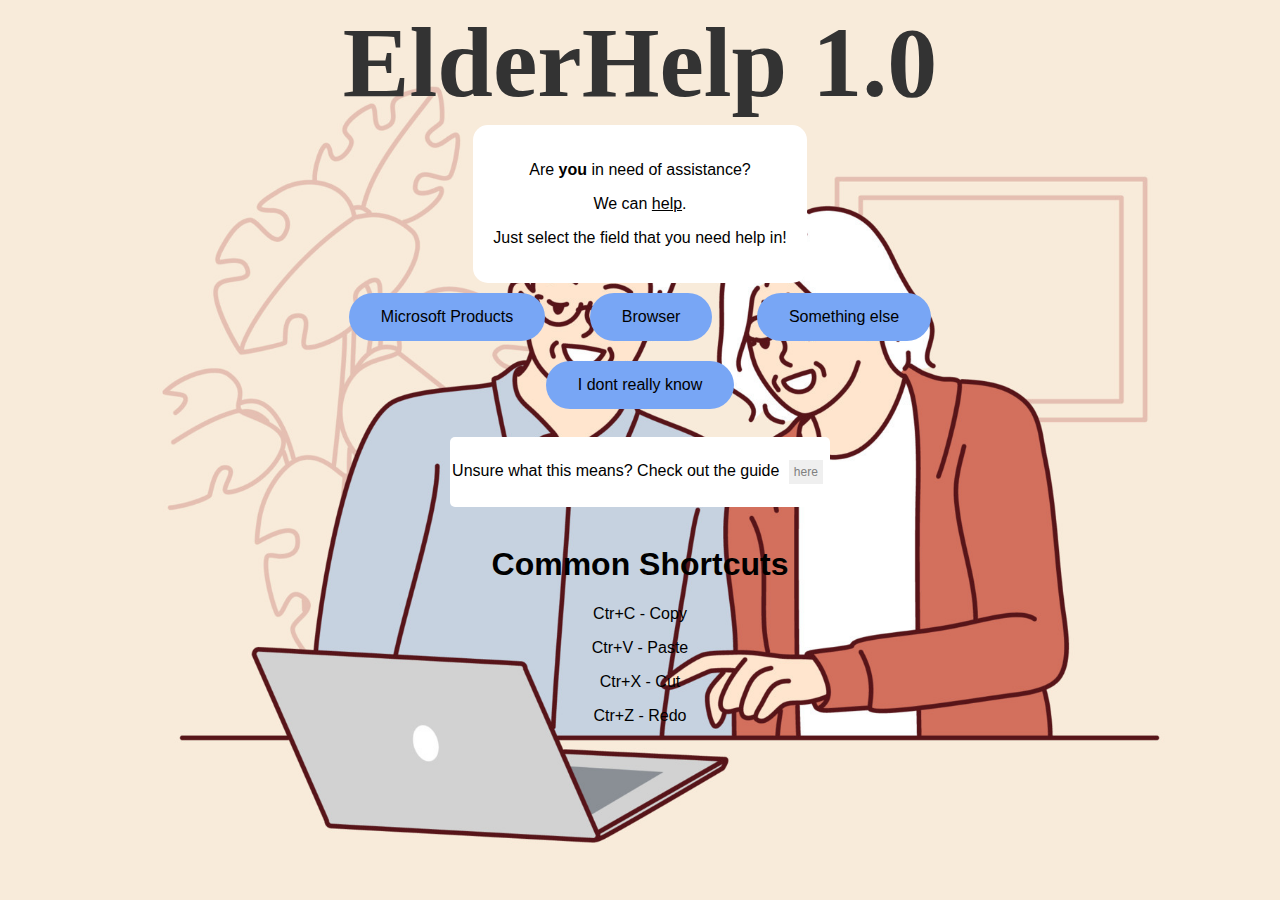
==== docs/index.html @ 8a6f5cf2 "GUI" ====
<!DOCTYPE html>
<html lang="en">

<head>
    <meta charset="UTF-8">
    <meta name="viewport" content="width=device-width, initial-scale=1.0">
    <link rel="stylesheet" href="static/css/styles.css">
    <title class="head">ElderHelp 1.0</title>
</head>

<body>
    <h1 class="head">ElderHelp 1.0</h1>
    <div class="bgify">
        <p> Are <b> you </b> in need of assistance?</p>
        <p> We can <u>help</u>.</p>
        <p>Just select the field that you need help in!</p>
    </div>
    <script src="static/js/scripts.js"></script>
    <br>
    <button class="button" id="MPButton" onclick="MPJs()"> Microsoft Products </button>
    <button class="button" id="BrButton" onclick="BrJS()"> Browser </button>
    <button class="button" id="ElseButton" onclick="ElseJS()"> Something else </button>
    <br>
    <button class="button" id="IDKButton" onclick="IDK()"> I dont really know </button>
    <br> <br>
    <div class="bgify_small"><p> Unsure what this means? Check out the guide <button class="indented_button"> here </button> </p> </div>
    <script>
        function MPJs() {
            window.location.href = "microsoft_assist.html";
        }
        function BrJS() {
            alert('Clicked Browser');
        }
        function ElseJS() {
            alert('Clicked Else');
        }
        function IDK() {
            alert('IDK');
        }
    </script>

    <! SHORTCUTS>
    <br><br>
    <h1> Common Shortcuts</h1>

    <div id="list-container"></div>

    <script>
        const dataList = [
            'Ctr+C - Copy',
            'Ctr+V - Paste',
            'Ctr+X - Cut',
            'Ctr+Z - Redo'
        ];

        const container = document.getElementById('list-container');


        function insertData(list) {
            list.forEach(item => {
                const b = document.createElement('p');
                b.textContent = item;
                container.appendChild(b);
            });
        }
        insertData(dataList);
    </script>



</body>

</html>
---- docs/static/css/styles.css ----
body {
    font-family: Arial, sans-serif;
    margin: 0;
    padding: 0;
    text-align: center;
}

body {
  background-image: url('img_bg.jpg');
  background-repeat: no-repeat;
  background-attachment: fixed;
  background-size: cover;
}

.button {
  background-color: #78a6f5;
  border-radius: 50px;
  border: none;
  color: black;
  padding: 15px 32px;
  text-align: center;
  text-decoration: none;
  display: inline-block;
  font-size: 16px;
  margin: 10px 20px;
  cursor: pointer;
}

.head {
    color: #333;
    font-family: 'Brush Script MT', cursive;
    font-size: 100px;
    margin: 5px 5px;
}

form {
    margin: 20px 0;
}

.indented_button {
  border: none;
  color: grey;
  padding: 5px 5px;
  text-align: center;
  text-decoration: none;
  display: inline-block;
  font-size: 12px;
  margin: 5px 5px;
  cursor: pointer;
}

.img {
    align:center;
}

.b {
    font-family: Arial, sans-serif;
    text-align: center;
}

.bgify {
    background-color: #ffffff;
    display: inline-block;
    padding: 20px;
    border-radius: 15px;
}

.bgify_small {
    background-color: #ffffff;
    display: inline-block;
    padding: 2px;
    border-radius: 5px;
}
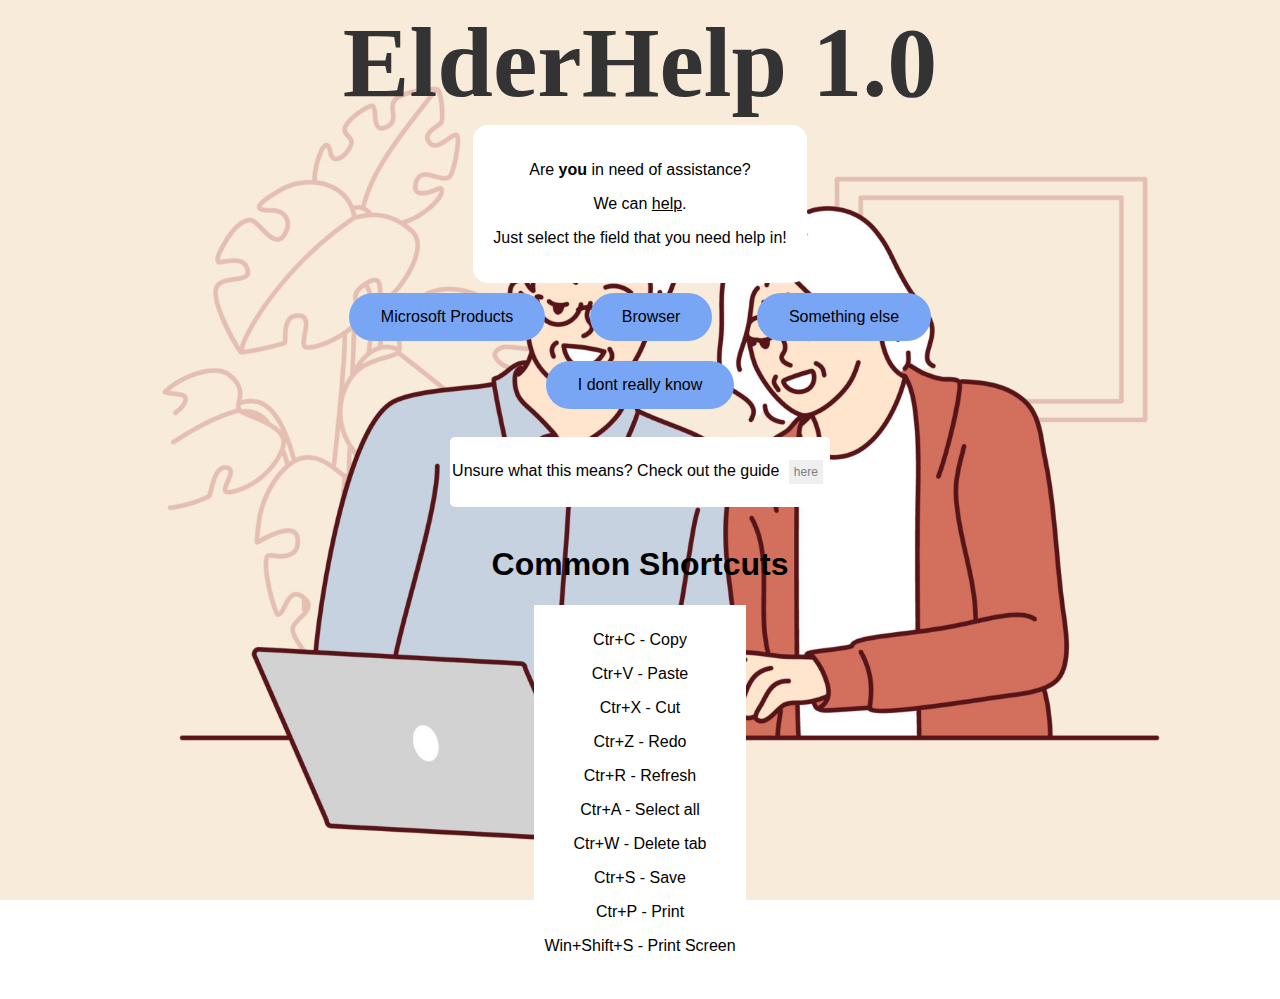
==== commit 8f130543: "Shortcuts" ====
--- a/docs/index.html
+++ b/docs/index.html
@@ -43,14 +43,20 @@
     <br><br>
     <h1> Common Shortcuts</h1>
 
-    <div id="list-container"></div>
+    <div id="list-container" class="list-container"></div>
 
     <script>
         const dataList = [
             'Ctr+C - Copy',
             'Ctr+V - Paste',
             'Ctr+X - Cut',
-            'Ctr+Z - Redo'
+            'Ctr+Z - Redo',
+            'Ctr+R - Refresh',
+            'Ctr+A - Select all',
+            'Ctr+W - Delete tab',
+            'Ctr+S - Save',
+            'Ctr+P - Print',
+            'Win+Shift+S - Print Screen'
         ];
 
         const container = document.getElementById('list-container');
@@ -60,12 +66,18 @@
             list.forEach(item => {
                 const b = document.createElement('p');
                 b.textContent = item;
+                if (item === 'tab') {
+                    alert('a')
+                    b.setAttribute('data-alt', 'djd');
+                }
                 container.appendChild(b);
             });
         }
         insertData(dataList);
     </script>
 
+    <br> <br>
+
 
 
 </body>
--- a/docs/static/css/styles.css
+++ b/docs/static/css/styles.css
@@ -58,6 +58,16 @@
     text-align: center;
 }
 
+.list-container {
+    background-color: #ffffff;
+    display: inline-block;
+    padding: 10px;
+}
+
+.highlight {
+    color: red; /* Change to your desired color */
+}
+
 .bgify {
     background-color: #ffffff;
     display: inline-block;
@@ -70,4 +80,20 @@
     display: inline-block;
     padding: 2px;
     border-radius: 5px;
+}
+
+/* MS Products */
+
+.msword {
+    background-color: #154eb5;
+    border-radius: 50px;
+    border: none;
+    color: black;
+    padding: 15px 32px;
+    text-align: center;
+    text-decoration: none;
+    display: inline-block;
+    font-size: 16px;
+    margin: 10px 20px;
+    cursor: pointer;
 }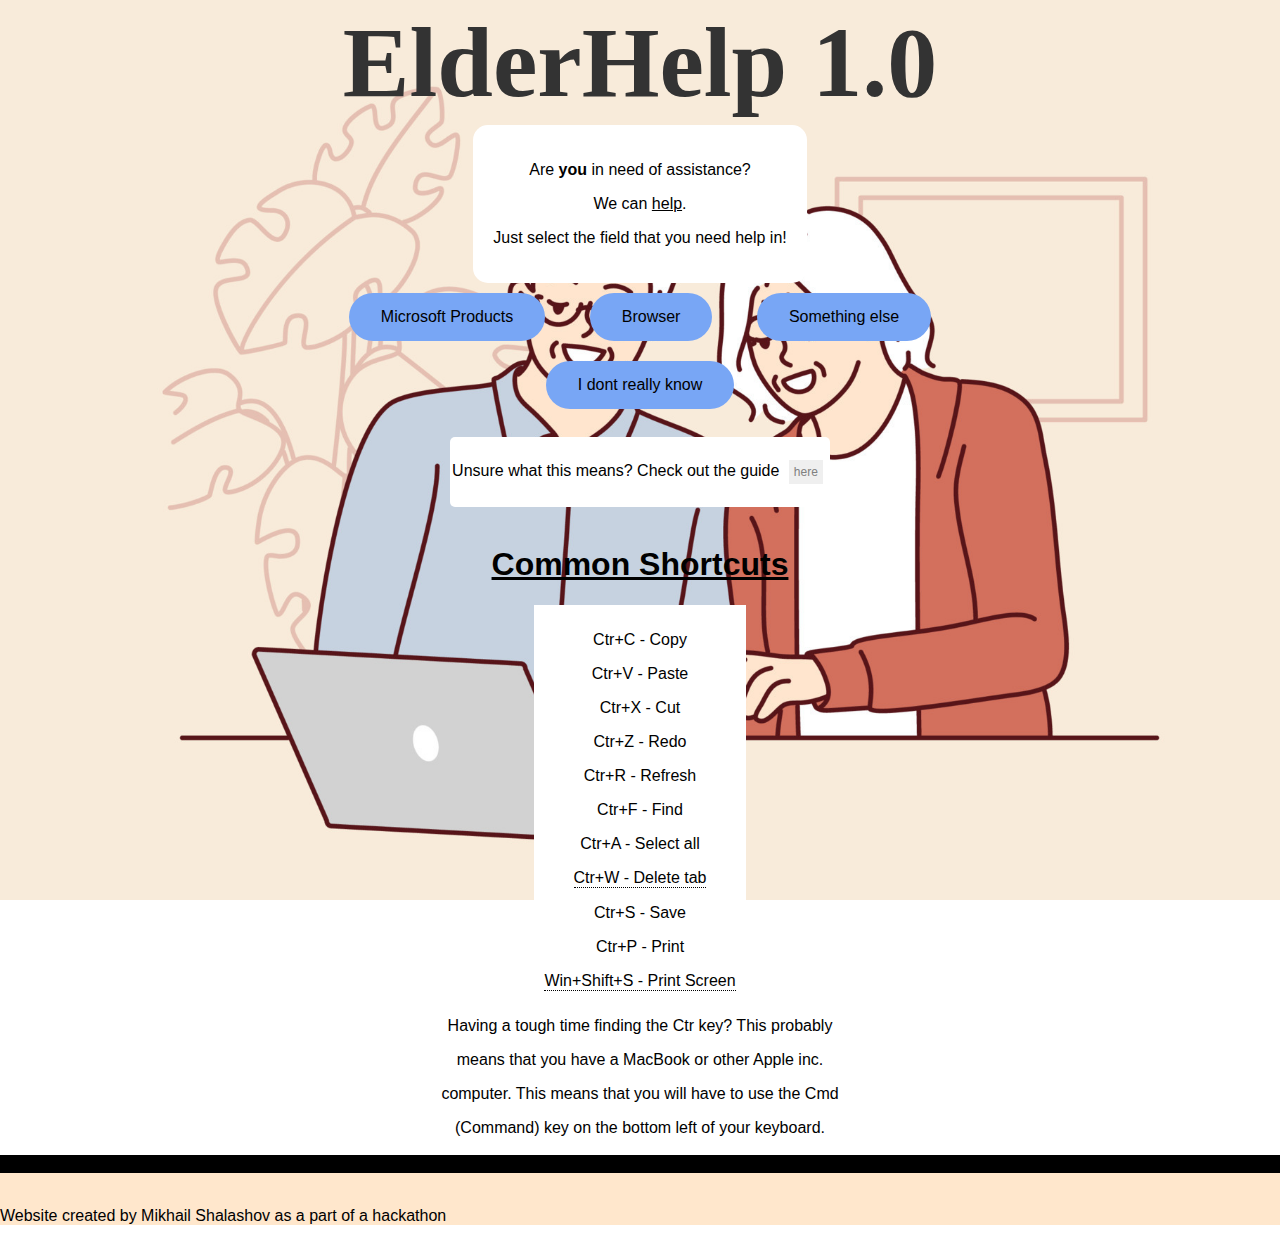
==== commit 79d04004: "Many Changes" ====
--- a/docs/index.html
+++ b/docs/index.html
@@ -41,7 +41,8 @@
 
     <! SHORTCUTS>
     <br><br>
-    <h1> Common Shortcuts</h1>
+
+    <h1> <u> Common Shortcuts </u> </h1>
 
     <div id="list-container" class="list-container"></div>
 
@@ -52,6 +53,7 @@
             'Ctr+X - Cut',
             'Ctr+Z - Redo',
             'Ctr+R - Refresh',
+            'Ctr+F - Find',
             'Ctr+A - Select all',
             'Ctr+W - Delete tab',
             'Ctr+S - Save',
@@ -59,27 +61,65 @@
             'Win+Shift+S - Print Screen'
         ];
 
+        const exceptions = [
+            7,
+            10
+        ];
+
+        const exception_phrases = [
+            'A tab is the window that you see on your browser.',
+            'The "Win" (Windows) key is located on the bottom left of your keyboard.'
+        ];
+
         const container = document.getElementById('list-container');
 
 
         function insertData(list) {
             list.forEach(item => {
-                const b = document.createElement('p');
-                b.textContent = item;
-                if (item === 'tab') {
-                    alert('a')
-                    b.setAttribute('data-alt', 'djd');
+                let index = dataList.indexOf(item);
+
+                if (exceptions.includes(index)) {
+                    const b = document.createElement('div');
+                    b.setAttribute('class', 'tooltip');
+                    b.textContent = item;
+
+                    const span = document.createElement('span');
+                    span.setAttribute('class', 'tooltiptext');
+                    span.textContent = exception_phrases[exceptions.indexOf(index)];
+
+                    b.appendChild(span);
+
+                    container.appendChild(b);
+                    container.appendChild(document.createElement('br'));
+
+                } else {
+                    const b = document.createElement('p');
+                    b.textContent = item;
+
+                    container.appendChild(b);
                 }
-                container.appendChild(b);
             });
         }
         insertData(dataList);
     </script>
 
-    <br> <br>
+    <br>
+    <div class="bottom">
+        <p> Having a tough time finding the Ctr key? This probably </p>
+        <p> means that you have a MacBook or other Apple inc. </p>
+        <p> computer. This means that you will have to use the Cmd </p>
+        (Command) key on the bottom left of your keyboard.
 
+    </div>
+    <br>
+    <div style="background-color: #000000;">
+        <br>
+    </div>
+    <div style="background-color: #ffe7cc;">
+        <br>
 
-
+        <p style="text-align: left;"> Website created by Mikhail Shalashov as a part of a hackathon</p>
+    </div>
 </body>
 
 </html>
--- a/docs/static/css/styles.css
+++ b/docs/static/css/styles.css
@@ -58,6 +58,11 @@
     text-align: center;
 }
 
+.bottom {
+    background-color: #ffffff;
+    padding; 100px 100px;
+}
+
 .list-container {
     background-color: #ffffff;
     display: inline-block;
@@ -65,7 +70,32 @@
 }
 
 .highlight {
-    color: red; /* Change to your desired color */
+    color: red;
+}
+
+.tooltip {
+  position: relative;
+  display: inline-block;
+  border-bottom: 1px dotted black;
+}
+
+.tooltip .tooltiptext {
+  visibility: hidden;
+  width: 140px;
+  background-color: grey;
+  color: #fff;
+  text-align: center;
+  padding: 5px 10px;
+  border-radius: 6px;
+
+  position: fixed;
+  bottom: 0;
+  right: 0;
+  z-index: 0;
+}
+
+.tooltip:hover .tooltiptext {
+  visibility: visible;
 }
 
 .bgify {
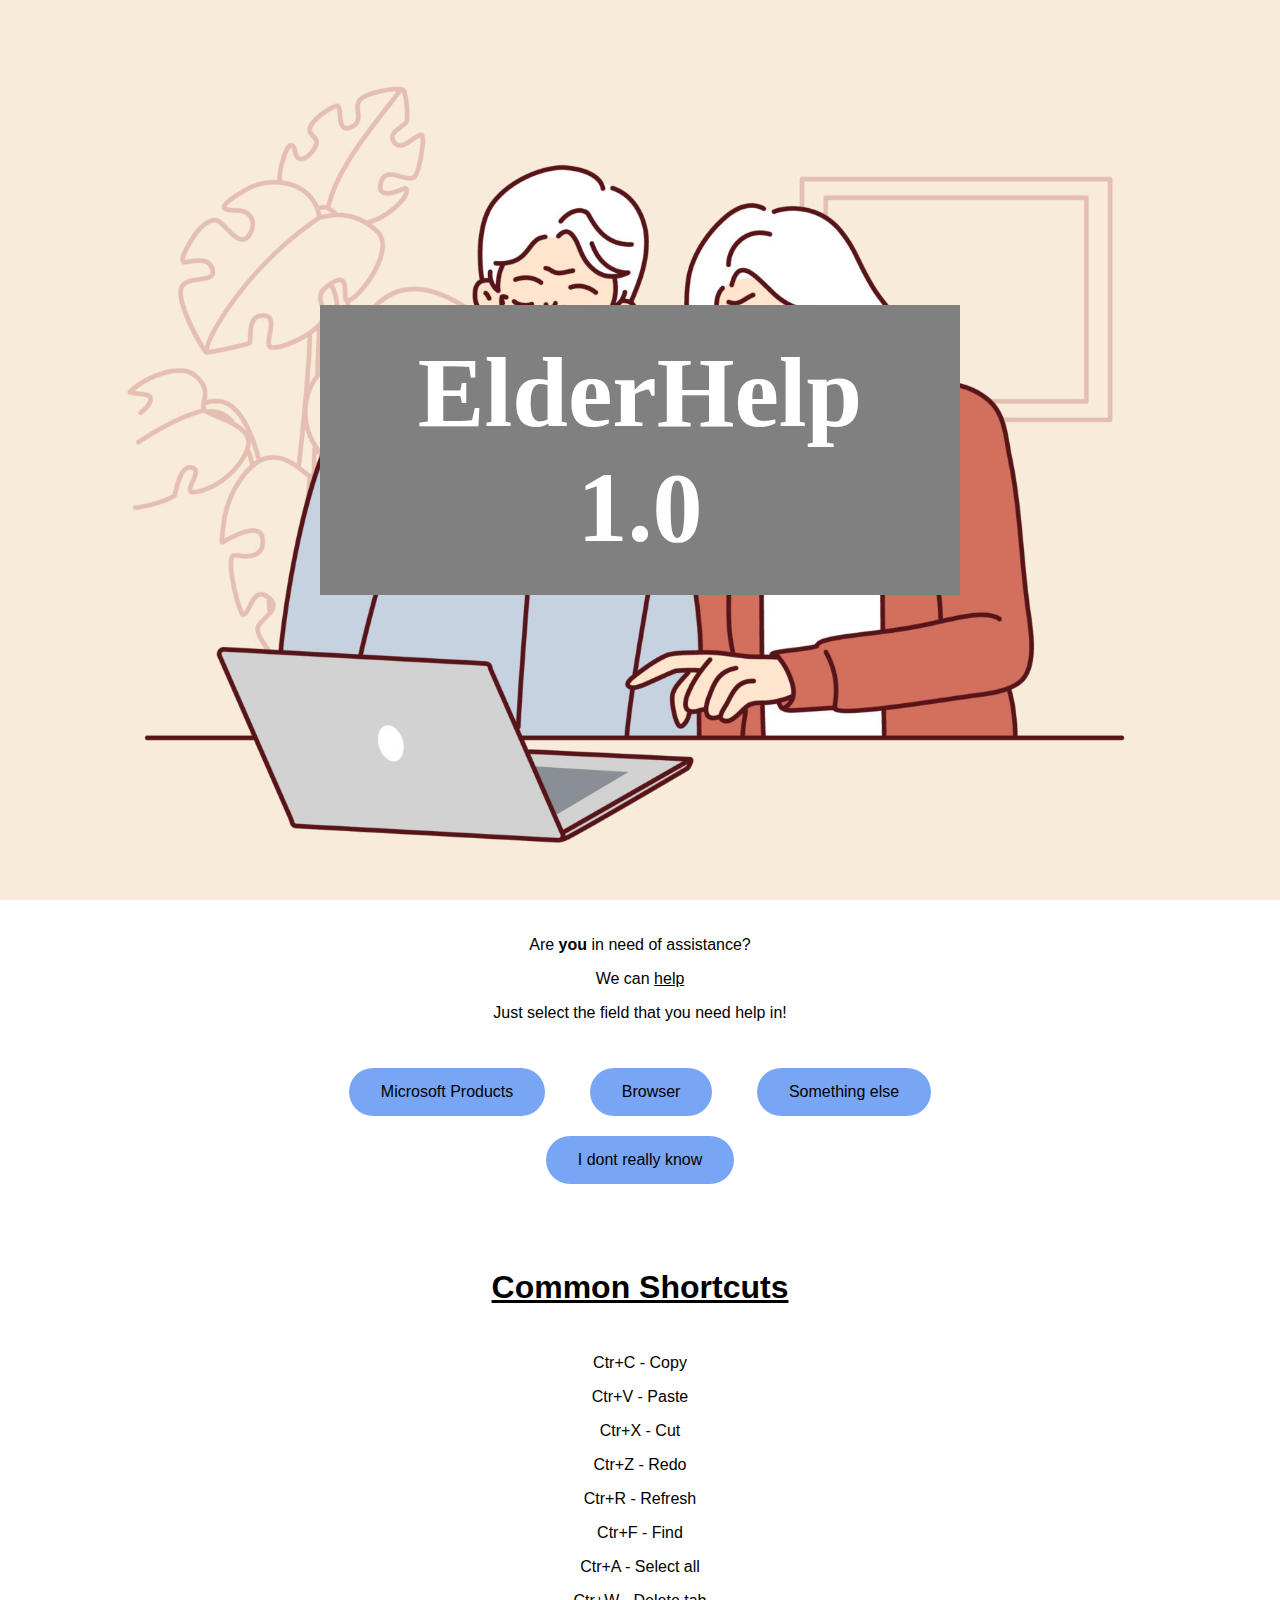
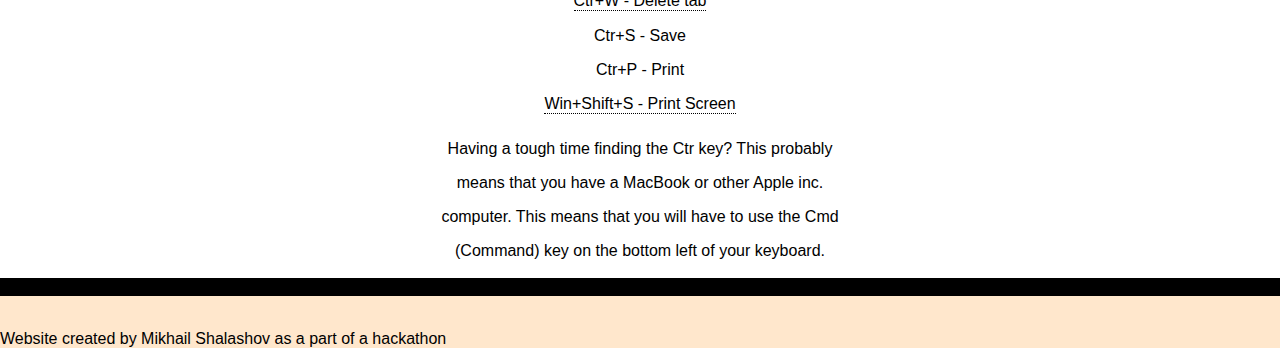
==== commit 1e4a1a42: "Front cover" ====
--- a/docs/index.html
+++ b/docs/index.html
@@ -6,13 +6,36 @@
     <meta name="viewport" content="width=device-width, initial-scale=1.0">
     <link rel="stylesheet" href="static/css/styles.css">
     <title class="head">ElderHelp 1.0</title>
+    <style>
+    body, html {
+      height: 100%;
+      margin: 0;
+    }
+    .container {
+      position: relative;
+      height: 100%;
+    }
+
+    .centered-div {
+      position: absolute;
+      top: 50%;
+      left: 50%;
+      transform: translate(-50%, -50%);
+      background-color: grey;
+      padding: 20px;
+    }
+  </style>
 </head>
 
 <body>
-    <h1 class="head">ElderHelp 1.0</h1>
+    <div class="container">
+        <div class="centered-div">
+            <h1 class="head">ElderHelp 1.0</h1>
+        </div>
+    </div>
     <div class="bgify">
         <p> Are <b> you </b> in need of assistance?</p>
-        <p> We can <u>help</u>.</p>
+        <p> We can <u>help</u></p>
         <p>Just select the field that you need help in!</p>
     </div>
     <script src="static/js/scripts.js"></script>
@@ -23,13 +46,12 @@
     <br>
     <button class="button" id="IDKButton" onclick="IDK()"> I dont really know </button>
     <br> <br>
-    <div class="bgify_small"><p> Unsure what this means? Check out the guide <button class="indented_button"> here </button> </p> </div>
     <script>
         function MPJs() {
             window.location.href = "microsoft_assist.html";
         }
         function BrJS() {
-            alert('Clicked Browser');
+            window.location.href = "browser_assistance.html";
         }
         function ElseJS() {
             alert('Clicked Else');
--- a/docs/static/css/styles.css
+++ b/docs/static/css/styles.css
@@ -10,6 +10,7 @@
   background-repeat: no-repeat;
   background-attachment: fixed;
   background-size: cover;
+  background-position: center;
 }
 
 .button {
@@ -27,14 +28,23 @@
 }
 
 .head {
-    color: #333;
+    color: #ffffff;
     font-family: 'Brush Script MT', cursive;
+
     font-size: 100px;
-    margin: 5px 5px;
+    margin: auto;
+    padding: 10px;
 }
 
 form {
     margin: 20px 0;
+}
+
+.center {
+  border: 5px solid;
+  margin: auto;
+  width: 50%;
+  padding: 10px;
 }
 
 .indented_button {
@@ -89,7 +99,7 @@
   border-radius: 6px;
 
   position: fixed;
-  bottom: 0;
+  top: 0;
   right: 0;
   z-index: 0;
 }
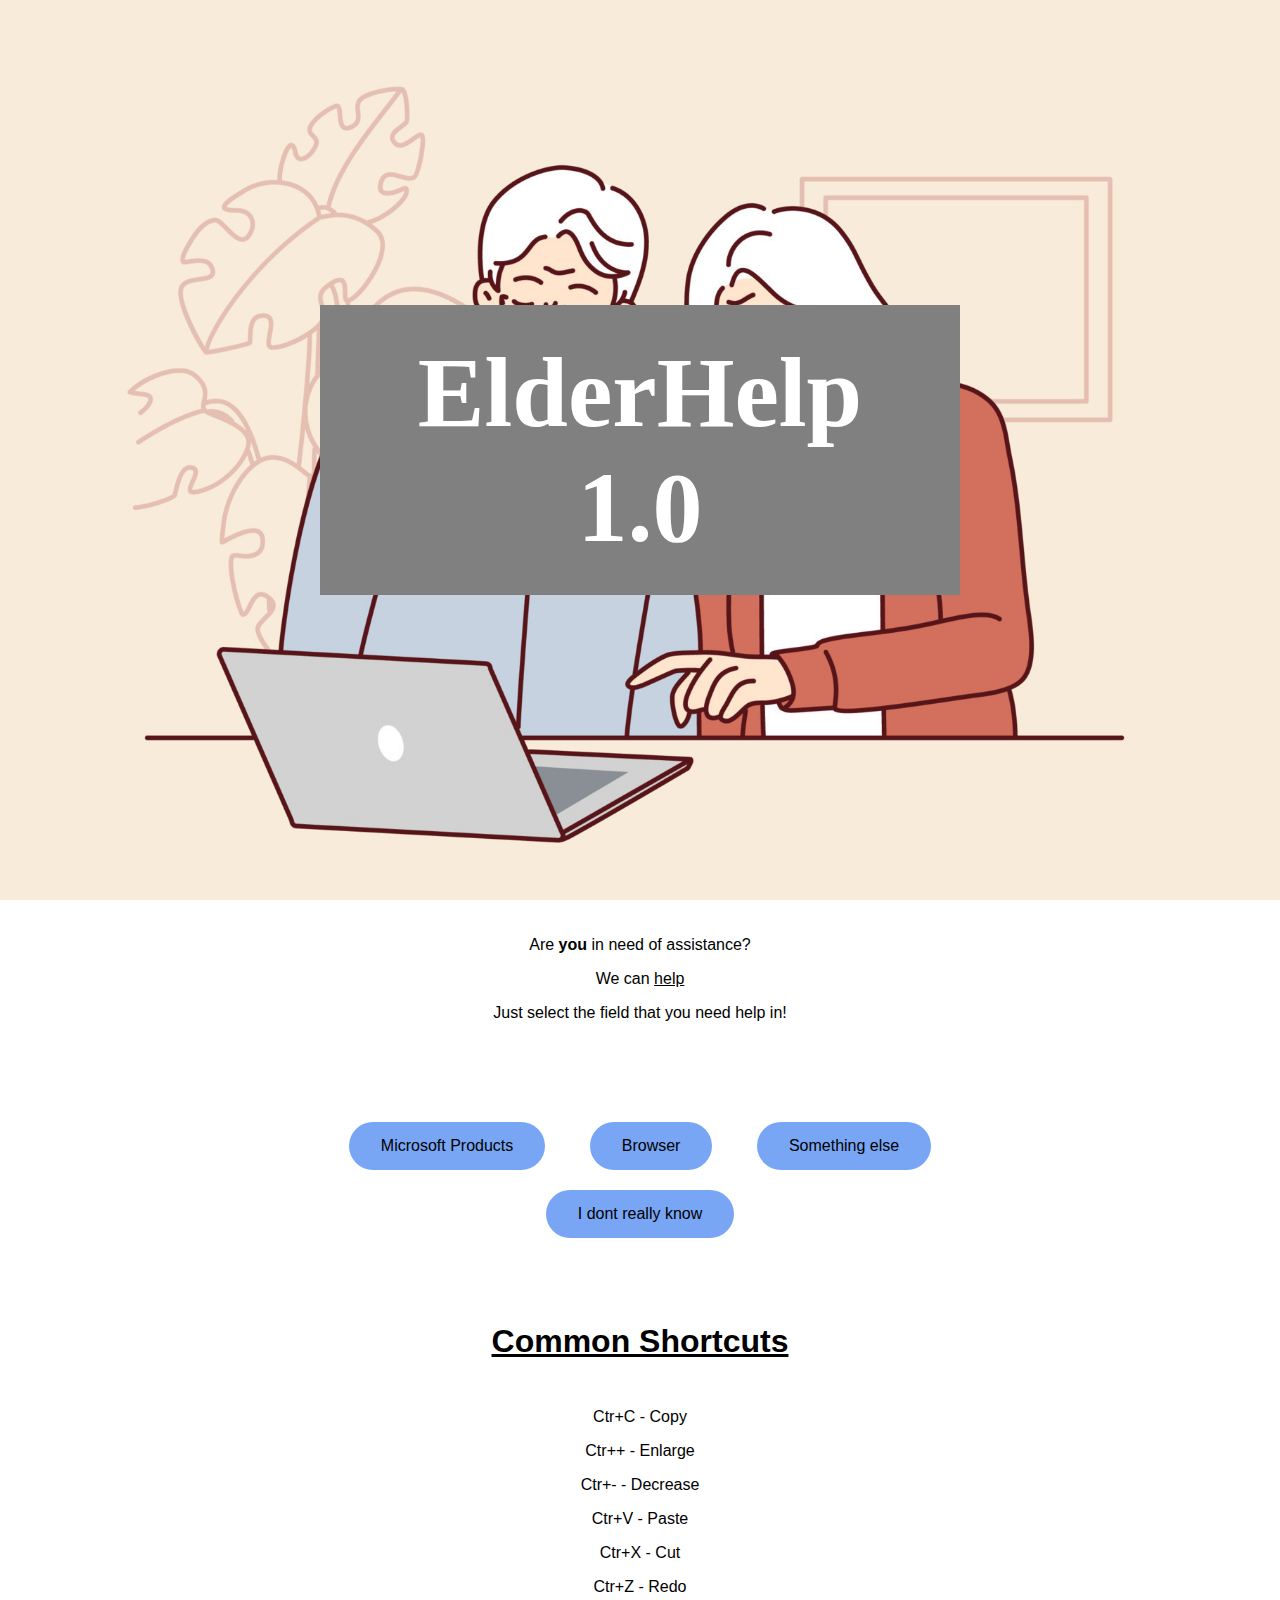
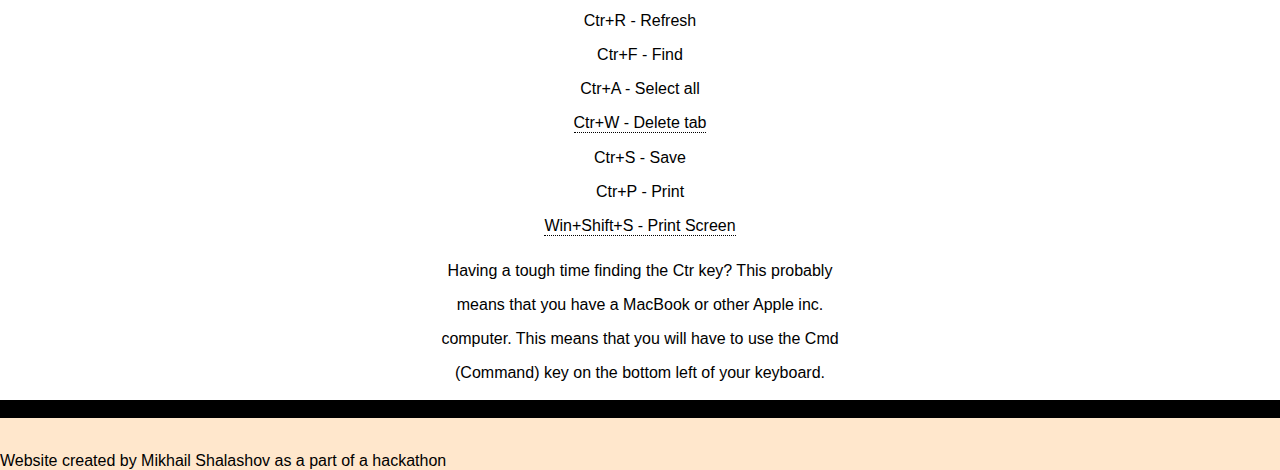
==== commit 9bd9d943: "Fixes" ====
--- a/docs/index.html
+++ b/docs/index.html
@@ -24,6 +24,7 @@
       background-color: grey;
       padding: 20px;
     }
+
   </style>
 </head>
 
@@ -33,13 +34,13 @@
             <h1 class="head">ElderHelp 1.0</h1>
         </div>
     </div>
-    <div class="bgify">
+    <div class="bgify" style="z-index: 1;">
         <p> Are <b> you </b> in need of assistance?</p>
         <p> We can <u>help</u></p>
         <p>Just select the field that you need help in!</p>
     </div>
     <script src="static/js/scripts.js"></script>
-    <br>
+    <br> <br> <br> <br>
     <button class="button" id="MPButton" onclick="MPJs()"> Microsoft Products </button>
     <button class="button" id="BrButton" onclick="BrJS()"> Browser </button>
     <button class="button" id="ElseButton" onclick="ElseJS()"> Something else </button>
@@ -71,6 +72,8 @@
     <script>
         const dataList = [
             'Ctr+C - Copy',
+            'Ctr++ - Enlarge',
+            'Ctr+- - Decrease',
             'Ctr+V - Paste',
             'Ctr+X - Cut',
             'Ctr+Z - Redo',
@@ -84,8 +87,8 @@
         ];
 
         const exceptions = [
-            7,
-            10
+            9,
+            12
         ];
 
         const exception_phrases = [
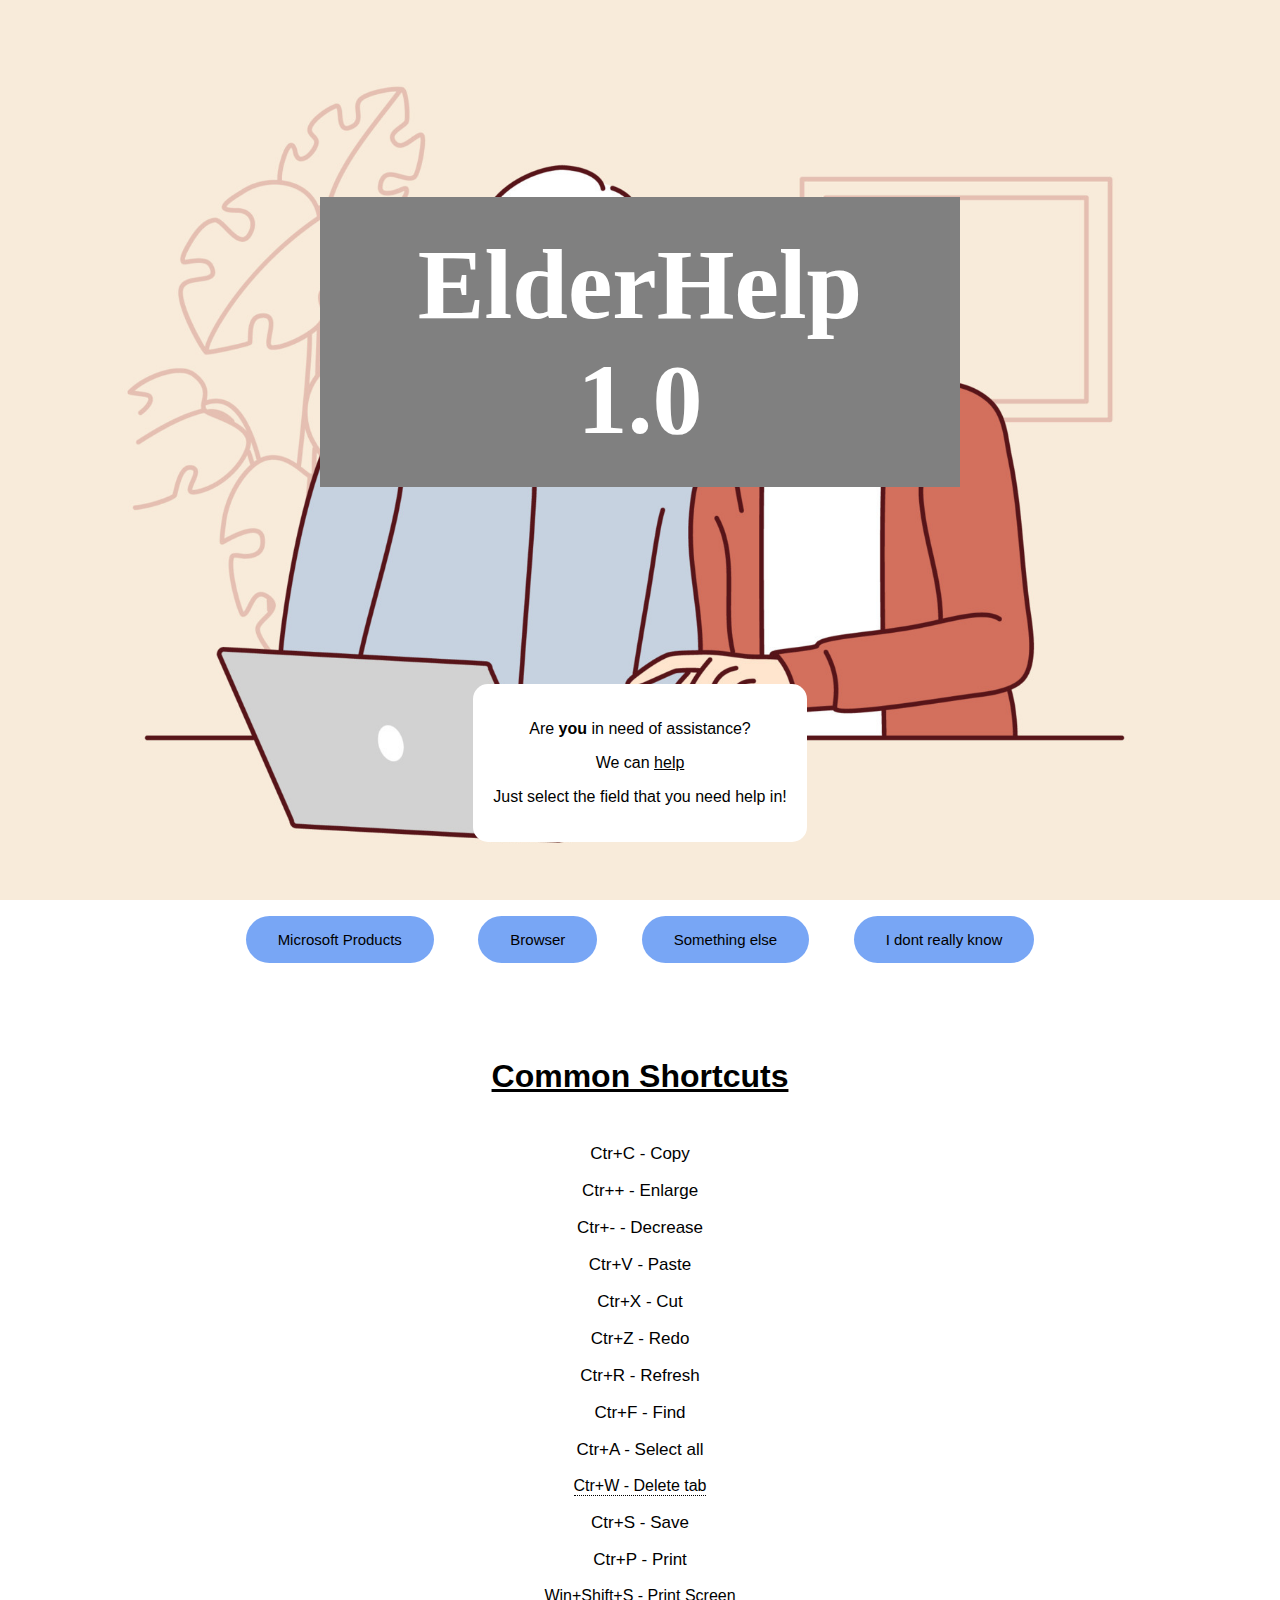
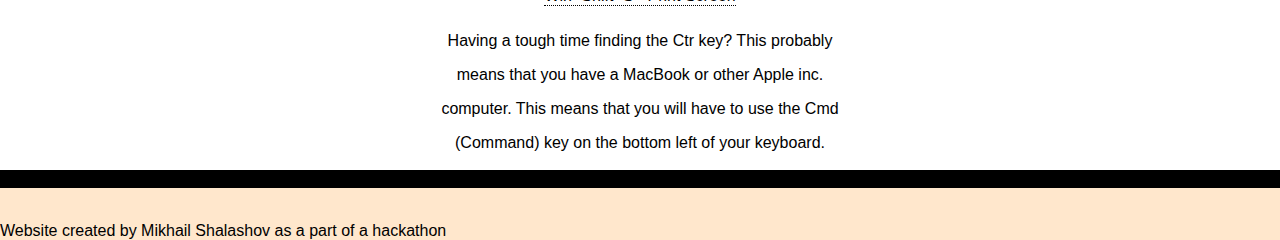
==== commit d5da3c50: "GUI" ====
--- a/docs/index.html
+++ b/docs/index.html
@@ -5,14 +5,24 @@
     <meta charset="UTF-8">
     <meta name="viewport" content="width=device-width, initial-scale=1.0">
     <link rel="stylesheet" href="static/css/styles.css">
-    <title class="head">ElderHelp 1.0</title>
+    <title class="head">ElderHelp</title>
     <style>
+
+    .fade-in {
+        opacity: 0;
+        transition: opacity 1s ease-in-out;
+    }
+
+    .fade-in.active {
+        opacity: 1;
+    }
+
     body, html {
       height: 100%;
       margin: 0;
     }
     .container {
-      position: relative;
+      position: sticky;
       height: 100%;
     }
 
@@ -25,15 +35,38 @@
       padding: 20px;
     }
 
+    .d {
+        font-size: 17px;
+        transition: font-size 0.1s;
+    }
+
+    .d:hover {
+        background-color: light-grey;
+        font-size: 19px;
+    }
+
   </style>
+    <script>
+        document.addEventListener("DOMContentLoaded", function() {
+            document.querySelector(".fade-in").classList.add("active");
+        });
+    </script>
 </head>
 
 <body>
-    <div class="container">
-        <div class="centered-div">
-            <h1 class="head">ElderHelp 1.0</h1>
+
+    <br><br><br><br><br><br><br><br><br><br><br><br><br><br><br><br><br><br><br>
+
+    <div class="fade-in">
+        <div class="container">
+            <div class="centered-div">
+                <h1 class="head">ElderHelp 1.0</h1>
+            </div>
         </div>
     </div>
+
+    <br><br><br><br><br><br><br><br><br><br><br><br><br><br><br><br><br><br><br>
+
     <div class="bgify" style="z-index: 1;">
         <p> Are <b> you </b> in need of assistance?</p>
         <p> We can <u>help</u></p>
@@ -41,11 +74,11 @@
     </div>
     <script src="static/js/scripts.js"></script>
     <br> <br> <br> <br>
-    <button class="button" id="MPButton" onclick="MPJs()"> Microsoft Products </button>
+    <button class="button" id="MPButton"  onclick="MPJs()"> Microsoft Products </button>
     <button class="button" id="BrButton" onclick="BrJS()"> Browser </button>
     <button class="button" id="ElseButton" onclick="ElseJS()"> Something else </button>
-    <br>
     <button class="button" id="IDKButton" onclick="IDK()"> I dont really know </button>
+
     <br> <br>
     <script>
         function MPJs() {
@@ -64,7 +97,6 @@
 
     <! SHORTCUTS>
     <br><br>
-
     <h1> <u> Common Shortcuts </u> </h1>
 
     <div id="list-container" class="list-container"></div>
@@ -120,7 +152,7 @@
                 } else {
                     const b = document.createElement('p');
                     b.textContent = item;
-
+                    b.setAttribute('class', 'd');
                     container.appendChild(b);
                 }
             });
--- a/docs/static/css/styles.css
+++ b/docs/static/css/styles.css
@@ -22,9 +22,17 @@
   text-align: center;
   text-decoration: none;
   display: inline-block;
-  font-size: 16px;
-  margin: 10px 20px;
+  font-size: 15px;
+  margin: 20px 20px;
   cursor: pointer;
+  transition: width 0.5s, background-color 0.2s, font-size 0.5s;
+}
+
+.button:hover {
+        padding: 15px 50px;
+        background-color: #6c6da6;
+        font-size: 100%;
+        color: white;
 }
 
 .head {
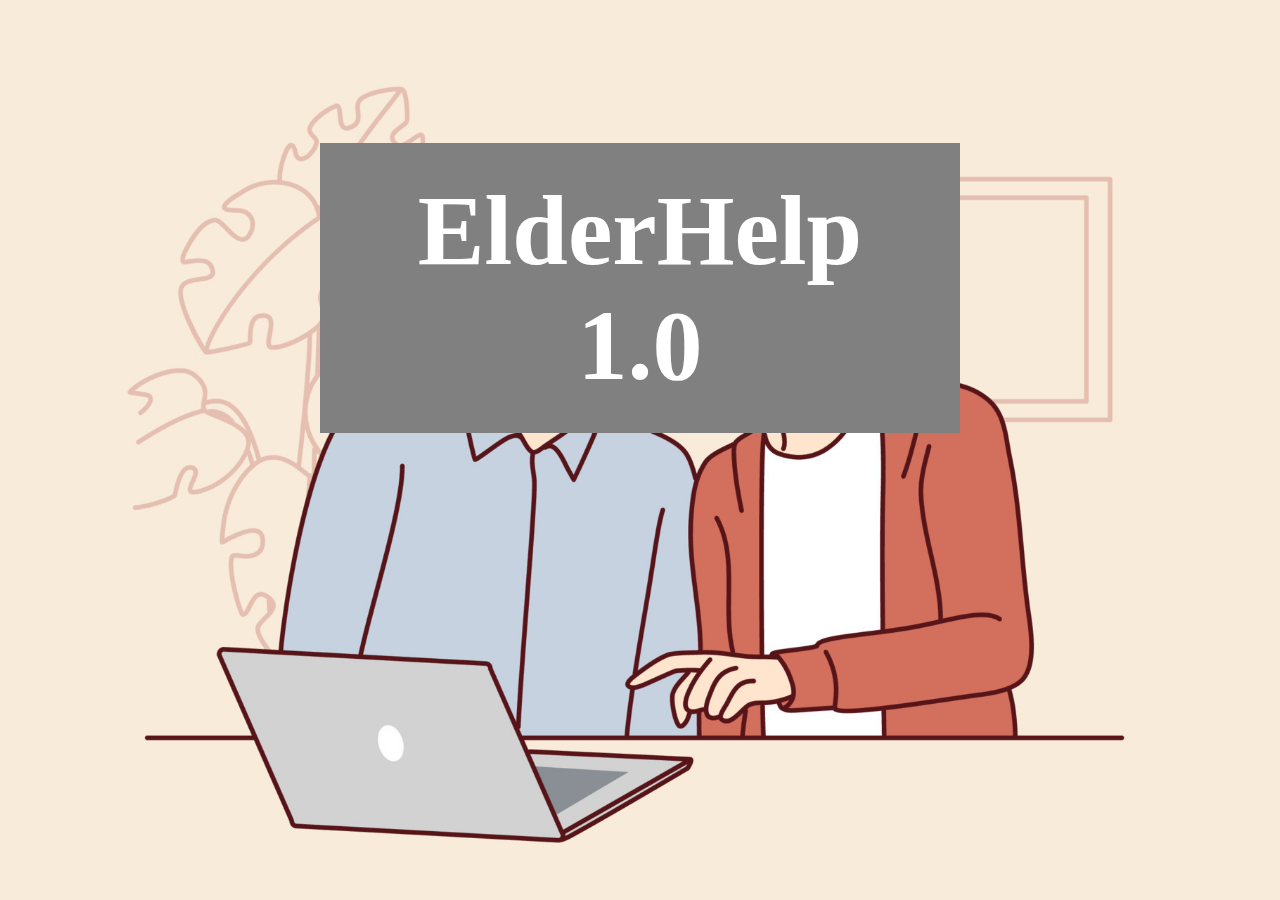
==== commit 88fb256b: "GUI + Front Page +" ====
--- a/docs/index.html
+++ b/docs/index.html
@@ -7,13 +7,29 @@
     <link rel="stylesheet" href="static/css/styles.css">
     <title class="head">ElderHelp</title>
     <style>
+    body {
+      background-image: url('static/css/img_bg.jpg');
+      background-repeat: no-repeat;
+      background-attachment: fixed;
+      background-size: cover;
+      background-position: center;
+    }
 
     .fade-in {
         opacity: 0;
         transition: opacity 1s ease-in-out;
     }
 
+    .fade-in-slow {
+        opacity: 0;
+        transition: opacity 2s ease-in-out;
+    }
+
     .fade-in.active {
+        opacity: 1;
+    }
+
+    .fade-in-slow.active {
         opacity: 1;
     }
 
@@ -35,27 +51,36 @@
       padding: 20px;
     }
 
-    .d {
-        font-size: 17px;
-        transition: font-size 0.1s;
-    }
-
-    .d:hover {
-        background-color: light-grey;
-        font-size: 19px;
+    .continue_button {
+            background-color: grey;
+            border-radius: 10px;
+            border: none;
+            color: white;
+            padding: 15px 32px;
+            text-align: center;
+            text-decoration: none;
+            display: inline-block;
+            font-size: 15px;
+            margin: 20px 20px;
+            cursor: pointer;
+            transition: width 0.5s, background-color 0.2s, font-size 0.5s;
     }
 
   </style>
     <script>
         document.addEventListener("DOMContentLoaded", function() {
             document.querySelector(".fade-in").classList.add("active");
+            setTimeout(function() {
+                document.querySelector(".fade-in-slow").classList.add("active");
+            }, 1000);
         });
+
     </script>
 </head>
 
 <body>
 
-    <br><br><br><br><br><br><br><br><br><br><br><br><br><br><br><br><br><br><br>
+    <br><br><br><br><br><br><br><br><br><br><br><br><br><br><br><br>
 
     <div class="fade-in">
         <div class="container">
@@ -64,119 +89,20 @@
             </div>
         </div>
     </div>
+    <br><br><br><br><br><br><br><br>
+    <div class="fade-in-slow">
+        <button class="continue_button" onclick="next()"> Continue </button>
+    </div>
 
-    <br><br><br><br><br><br><br><br><br><br><br><br><br><br><br><br><br><br><br>
+    <br><br><br><br><br><br><br><br>
+    <script>
+        function next() {
+            window.location.href = "main.html";
+        }
 
-    <div class="bgify" style="z-index: 1;">
-        <p> Are <b> you </b> in need of assistance?</p>
-        <p> We can <u>help</u></p>
-        <p>Just select the field that you need help in!</p>
-    </div>
+    </script>
     <script src="static/js/scripts.js"></script>
-    <br> <br> <br> <br>
-    <button class="button" id="MPButton"  onclick="MPJs()"> Microsoft Products </button>
-    <button class="button" id="BrButton" onclick="BrJS()"> Browser </button>
-    <button class="button" id="ElseButton" onclick="ElseJS()"> Something else </button>
-    <button class="button" id="IDKButton" onclick="IDK()"> I dont really know </button>
 
-    <br> <br>
-    <script>
-        function MPJs() {
-            window.location.href = "microsoft_assist.html";
-        }
-        function BrJS() {
-            window.location.href = "browser_assistance.html";
-        }
-        function ElseJS() {
-            alert('Clicked Else');
-        }
-        function IDK() {
-            alert('IDK');
-        }
-    </script>
-
-    <! SHORTCUTS>
-    <br><br>
-    <h1> <u> Common Shortcuts </u> </h1>
-
-    <div id="list-container" class="list-container"></div>
-
-    <script>
-        const dataList = [
-            'Ctr+C - Copy',
-            'Ctr++ - Enlarge',
-            'Ctr+- - Decrease',
-            'Ctr+V - Paste',
-            'Ctr+X - Cut',
-            'Ctr+Z - Redo',
-            'Ctr+R - Refresh',
-            'Ctr+F - Find',
-            'Ctr+A - Select all',
-            'Ctr+W - Delete tab',
-            'Ctr+S - Save',
-            'Ctr+P - Print',
-            'Win+Shift+S - Print Screen'
-        ];
-
-        const exceptions = [
-            9,
-            12
-        ];
-
-        const exception_phrases = [
-            'A tab is the window that you see on your browser.',
-            'The "Win" (Windows) key is located on the bottom left of your keyboard.'
-        ];
-
-        const container = document.getElementById('list-container');
-
-
-        function insertData(list) {
-            list.forEach(item => {
-                let index = dataList.indexOf(item);
-
-                if (exceptions.includes(index)) {
-                    const b = document.createElement('div');
-                    b.setAttribute('class', 'tooltip');
-                    b.textContent = item;
-
-                    const span = document.createElement('span');
-                    span.setAttribute('class', 'tooltiptext');
-                    span.textContent = exception_phrases[exceptions.indexOf(index)];
-
-                    b.appendChild(span);
-
-                    container.appendChild(b);
-                    container.appendChild(document.createElement('br'));
-
-                } else {
-                    const b = document.createElement('p');
-                    b.textContent = item;
-                    b.setAttribute('class', 'd');
-                    container.appendChild(b);
-                }
-            });
-        }
-        insertData(dataList);
-    </script>
-
-    <br>
-    <div class="bottom">
-        <p> Having a tough time finding the Ctr key? This probably </p>
-        <p> means that you have a MacBook or other Apple inc. </p>
-        <p> computer. This means that you will have to use the Cmd </p>
-        (Command) key on the bottom left of your keyboard.
-
-    </div>
-    <br>
-    <div style="background-color: #000000;">
-        <br>
-    </div>
-    <div style="background-color: #ffe7cc;">
-        <br>
-
-        <p style="text-align: left;"> Website created by Mikhail Shalashov as a part of a hackathon</p>
-    </div>
 </body>
 
 </html>
--- a/docs/static/css/styles.css
+++ b/docs/static/css/styles.css
@@ -5,13 +5,7 @@
     text-align: center;
 }
 
-body {
-  background-image: url('img_bg.jpg');
-  background-repeat: no-repeat;
-  background-attachment: fixed;
-  background-size: cover;
-  background-position: center;
-}
+
 
 .button {
   background-color: #78a6f5;
@@ -26,6 +20,15 @@
   margin: 20px 20px;
   cursor: pointer;
   transition: width 0.5s, background-color 0.2s, font-size 0.5s;
+}
+
+.fade-in {
+    opacity: 0;
+    transition: opacity 1s ease-in-out;
+}
+
+.fade-in.active {
+    opacity: 1;
 }
 
 .button:hover {
